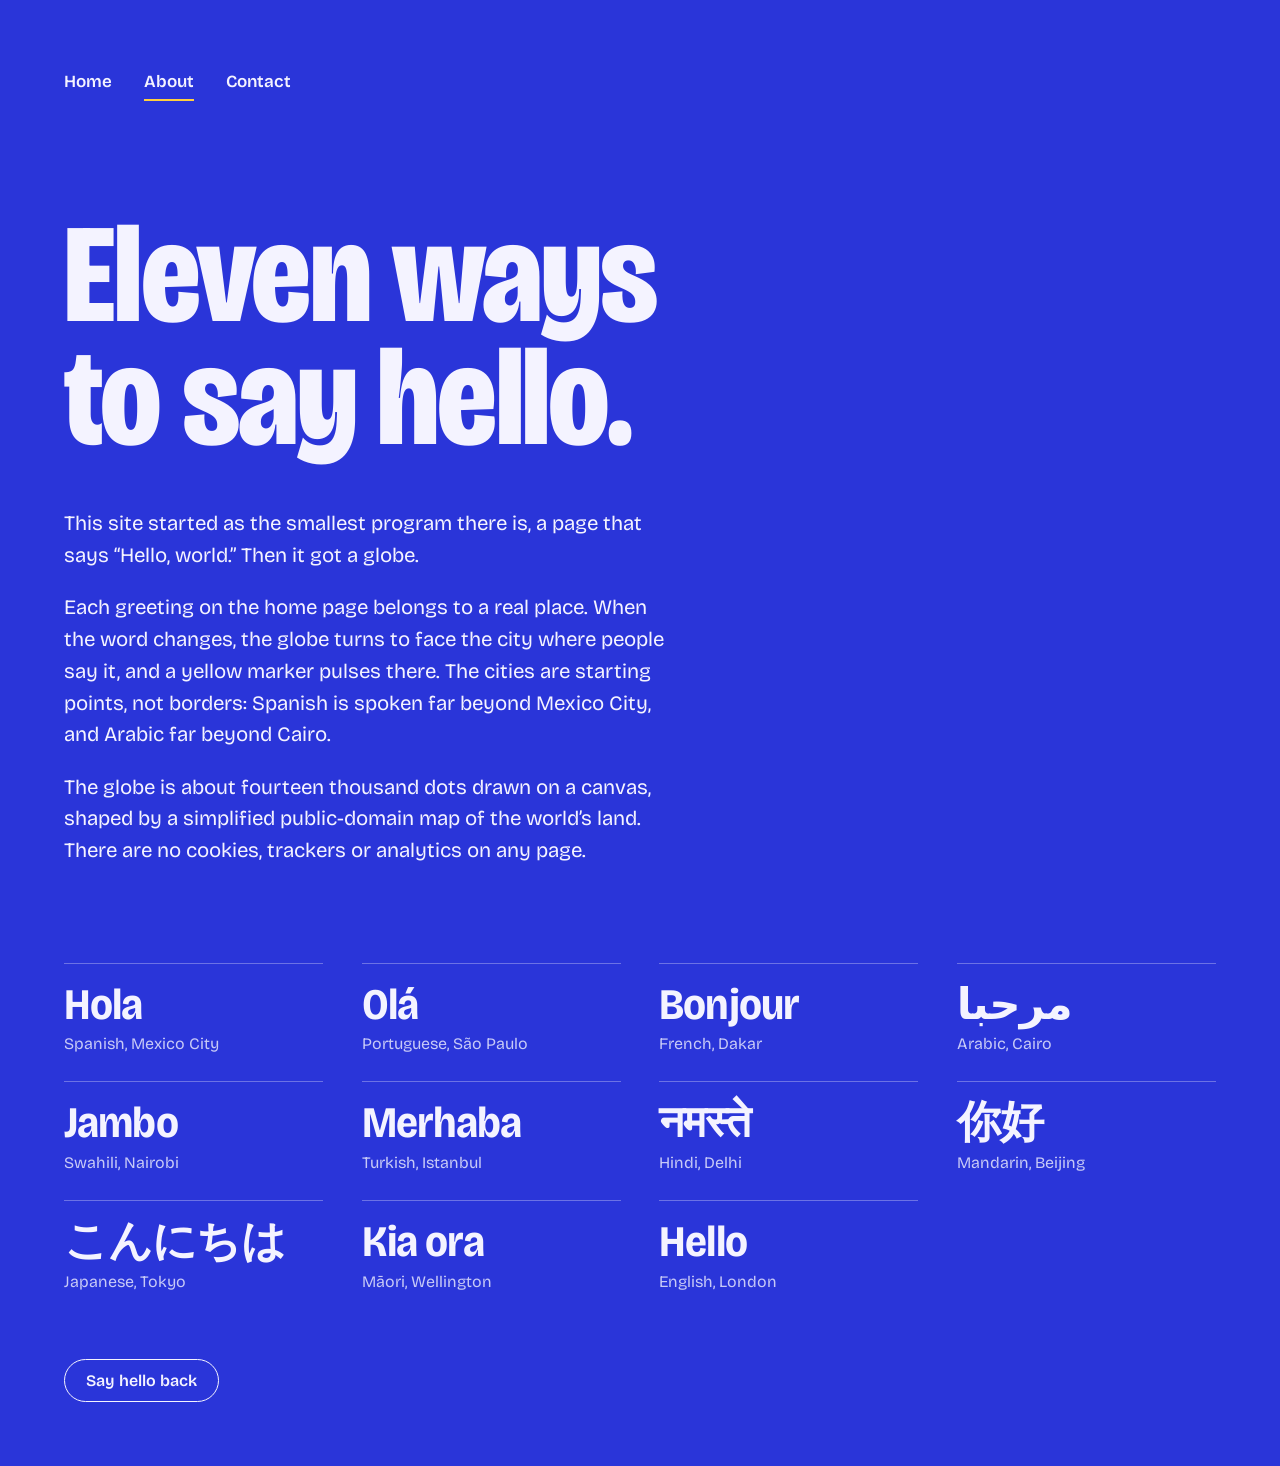
==== about.html @ 63ea6598 "Adeed about and contact page" ====
<!DOCTYPE html>
<html lang="en">
<head>
<meta charset="utf-8">
<meta name="viewport" content="width=device-width, initial-scale=1">
<title>About | Hello, world.</title>
<link rel="icon" href="data:image/svg+xml,%3Csvg xmlns='http://www.w3.org/2000/svg' viewBox='0 0 100 100'%3E%3Ctext y='.9em' font-size='90'%3E%F0%9F%8C%8D%3C/text%3E%3C/svg%3E">
<link rel="preconnect" href="https://fonts.googleapis.com">
<link rel="preconnect" href="https://fonts.gstatic.com" crossorigin>
<link href="https://fonts.googleapis.com/css2?family=Bricolage+Grotesque:opsz,wdth,wght@12..96,75..100,200..800&display=swap" rel="stylesheet">
<link rel="stylesheet" href="site.css">
<style>
  .about { padding-top: clamp(40px, 9vw, 112px); }

  .about h1 {
    font-size: clamp(3.5rem, 11vw, 9.5rem);
    max-width: 11em;
  }

  .story {
    margin-top: clamp(28px, 4vw, 48px);
    max-width: 38rem;
    font-size: clamp(1.125rem, 1.6vw, 1.3125rem);
    line-height: 1.55;
  }
  .story p { margin: 0 0 1em; }

  .greetings {
    list-style: none;
    margin: clamp(48px, 8vw, 96px) 0 0;
    padding: 0;
    display: grid;
    grid-template-columns: repeat(2, minmax(0, 1fr));
    gap: 0 clamp(20px, 3vw, 40px);
  }
  @media (min-width: 700px) {
    .greetings { grid-template-columns: repeat(auto-fill, minmax(250px, 1fr)); }
  }
  .greetings li {
    border-top: 1.5px solid var(--line);
    padding: 18px 0 28px;
  }
  .greetings .w {
    display: block;
    width: max-content;
    max-width: 100%;
    white-space: nowrap;
    font-size: clamp(1.75rem, 3.4vw, 3rem);
    font-weight: 700;
    font-stretch: 90%;
    line-height: 1.1;
    letter-spacing: -0.02em;
  }
  .greetings .n {
    display: block;
    margin-top: 0.3rem;
    color: var(--chalk-soft);
    font-size: 1rem;
  }

  .closing { margin: clamp(24px, 4vw, 40px) 0 0; }
</style>
</head>
<body>
<div class="page">
  <header class="site-header">
    <nav class="site-nav" aria-label="Main">
      <a href="hello-world.html">Home</a>
      <a href="about.html" aria-current="page">About</a>
      <a href="contact.html">Contact</a>
    </nav>
  </header>

  <main class="about">
    <h1 class="page-title">Eleven ways to say hello.</h1>

    <div class="story">
      <p>This site started as the smallest program there is, a page that says “Hello, world.” Then it got a globe.</p>
      <p>Each greeting on the home page belongs to a real place. When the word changes, the globe turns to face the city where people say it, and a yellow marker pulses there. The cities are starting points, not borders: Spanish is spoken far beyond Mexico City, and Arabic far beyond Cairo.</p>
      <p>The globe is about fourteen thousand dots drawn on a canvas, shaped by a simplified public-domain map of the world’s land. There are no cookies, trackers or analytics on any page.</p>
    </div>

    <ul class="greetings" aria-label="Greetings on the home page">
      <li><span class="w" lang="es">Hola</span><span class="n">Spanish, Mexico City</span></li>
      <li><span class="w" lang="pt">Olá</span><span class="n">Portuguese, São Paulo</span></li>
      <li><span class="w" lang="fr">Bonjour</span><span class="n">French, Dakar</span></li>
      <li><span class="w" lang="ar" dir="rtl">مرحبا</span><span class="n">Arabic, Cairo</span></li>
      <li><span class="w" lang="sw">Jambo</span><span class="n">Swahili, Nairobi</span></li>
      <li><span class="w" lang="tr">Merhaba</span><span class="n">Turkish, Istanbul</span></li>
      <li><span class="w" lang="hi">नमस्ते</span><span class="n">Hindi, Delhi</span></li>
      <li><span class="w" lang="zh">你好</span><span class="n">Mandarin, Beijing</span></li>
      <li><span class="w" lang="ja">こんにちは</span><span class="n">Japanese, Tokyo</span></li>
      <li><span class="w" lang="mi">Kia ora</span><span class="n">Māori, Wellington</span></li>
      <li><span class="w" lang="en">Hello</span><span class="n">English, London</span></li>
    </ul>

    <p class="closing"><a class="btn" href="contact.html">Say hello back</a></p>
  </main>
</div>
</body>
</html>
---- site.css ----
/* Shared styles for hello-world.html, about.html and contact.html */

:root {
  --cobalt: #2a35d9;
  --chalk: #f4f3ff;
  --sun: #ffcf3f;
  --chalk-soft: rgba(244, 243, 255, 0.78);
  --line: rgba(244, 243, 255, 0.32);
  --pad: clamp(24px, 5vw, 64px);
  --font: "Bricolage Grotesque", ui-sans-serif, system-ui, -apple-system, "Segoe UI",
          "Helvetica Neue", Arial, "Noto Sans", "Noto Sans Devanagari", "Noto Sans Arabic",
          "Noto Sans CJK SC", sans-serif;
}

*, *::before, *::after { box-sizing: border-box; }

html, body { margin: 0; }

body {
  background: var(--cobalt);
  color: var(--chalk);
  font-family: var(--font);
  -webkit-font-smoothing: antialiased;
  text-rendering: optimizeLegibility;
}

a { color: inherit; }

:focus-visible {
  outline: 3px solid var(--sun);
  outline-offset: 3px;
}

/* Text links inside body copy */
.link {
  text-decoration: underline;
  text-decoration-color: var(--sun);
  text-decoration-thickness: 2px;
  text-underline-offset: 0.2em;
}
.link:hover { text-decoration-color: var(--chalk); }

/* Navigation */
.site-nav {
  display: flex;
  flex-wrap: wrap;
  gap: 6px clamp(18px, 3vw, 32px);
}
.site-nav a {
  padding: 0.4em 0;
  font-size: 1.0625rem;
  font-weight: 600;
  text-decoration: none;
  border-bottom: 2px solid transparent;
}
.site-nav a:hover { border-bottom-color: var(--chalk-soft); }
.site-nav a[aria-current="page"] { border-bottom-color: var(--sun); }

/* Buttons (works on <button> and <a>) */
.btn {
  display: inline-block;
  font: inherit;
  font-size: 1rem;
  font-weight: 600;
  color: var(--chalk);
  background: transparent;
  border: 1.5px solid var(--chalk);
  border-radius: 999px;
  padding: 0.7em 1.3em;
  cursor: pointer;
  text-decoration: none;
  transition: background-color 0.15s ease, color 0.15s ease, border-color 0.15s ease;
}
.btn:hover { background: var(--chalk); color: var(--cobalt); }
.btn.solid { background: var(--chalk); color: var(--cobalt); }
.btn.solid:hover { background: var(--sun); border-color: var(--sun); }

/* Layout and headline shared by the inner pages */
.page {
  min-height: 100svh;
  padding: var(--pad);
  display: flex;
  flex-direction: column;
}
.page > main { flex: 1; }

.page-title {
  margin: 0;
  font-weight: 800;
  font-stretch: 80%;
  line-height: 0.88;
  letter-spacing: -0.012em;
  text-wrap: balance;
}

@media (prefers-reduced-motion: reduce) {
  .btn { transition: none; }
}
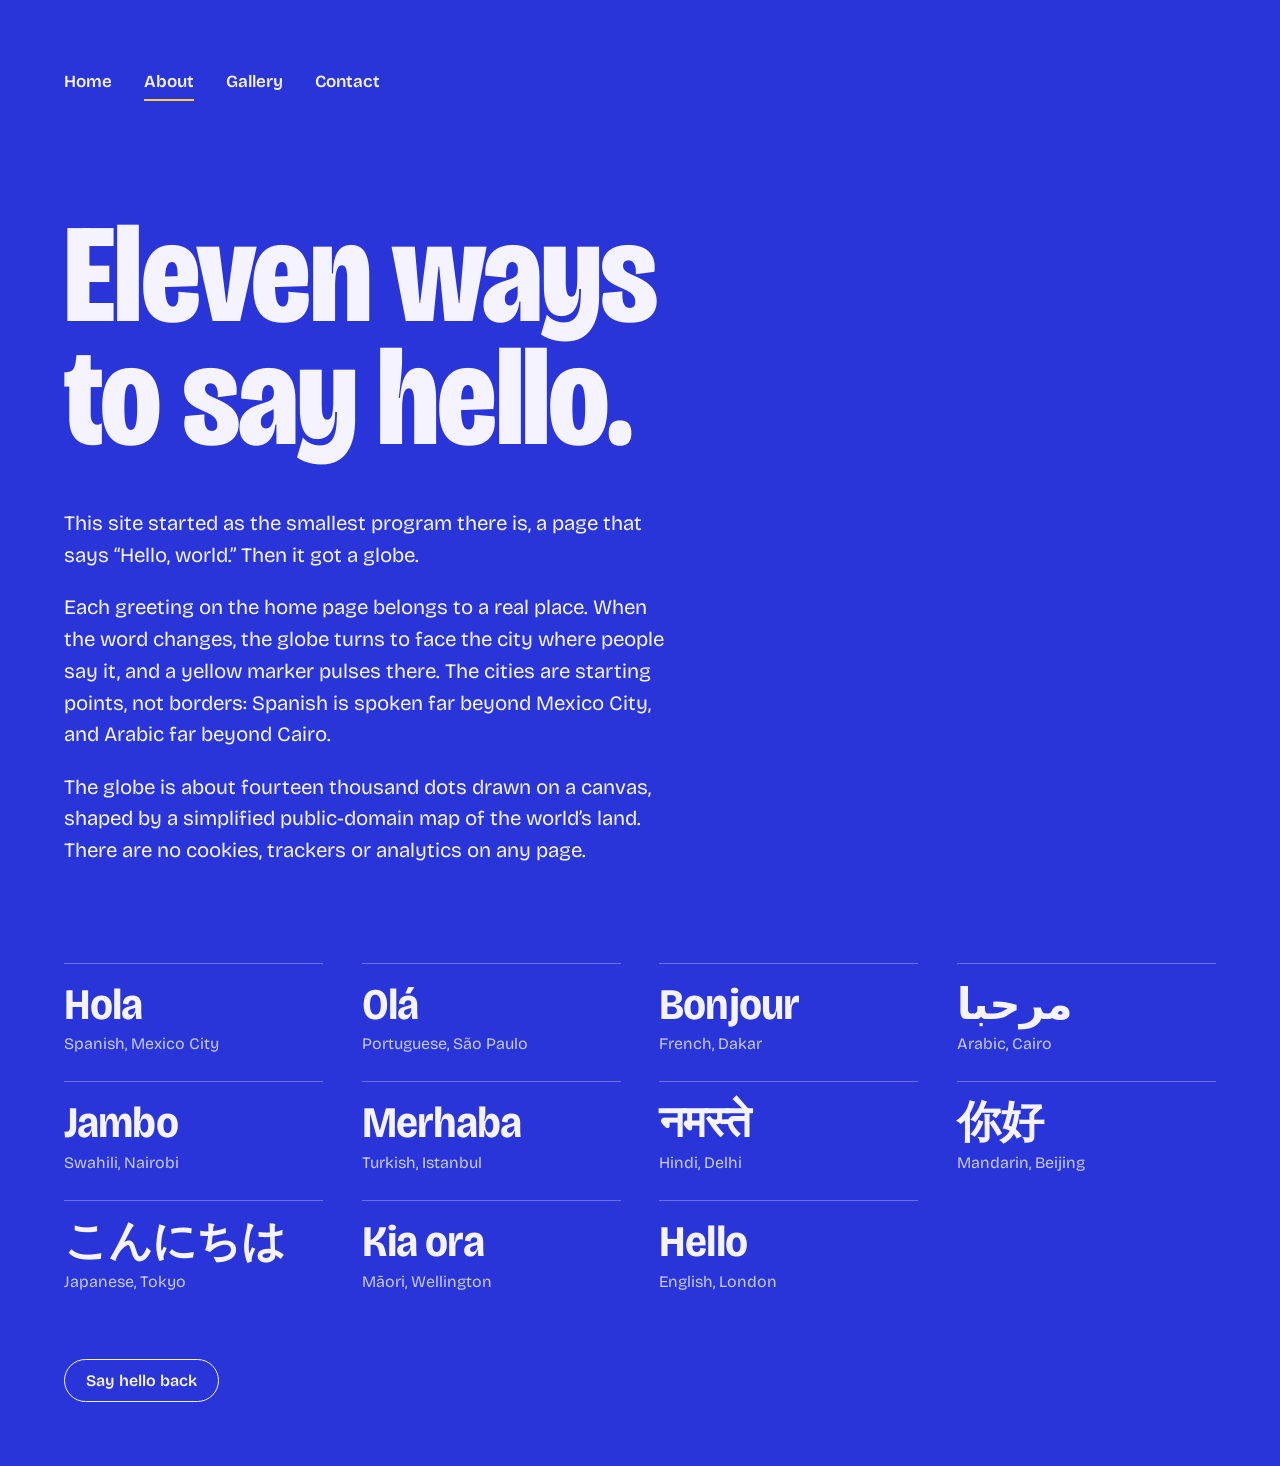
==== commit 321038c9: "Gallery page created" ====
--- a/about.html
+++ b/about.html
@@ -65,8 +65,9 @@
 <div class="page">
   <header class="site-header">
     <nav class="site-nav" aria-label="Main">
-      <a href="hello-world.html">Home</a>
+      <a href="index.html">Home</a>
       <a href="about.html" aria-current="page">About</a>
+      <a href="gallery.html">Gallery</a>
       <a href="contact.html">Contact</a>
     </nav>
   </header>
--- a/site.css
+++ b/site.css
@@ -1,4 +1,4 @@
-/* Shared styles for hello-world.html, about.html and contact.html */
+/* Shared styles for index.html, about.html, gallery.html and contact.html */
 
 :root {
   --cobalt: #2a35d9;
